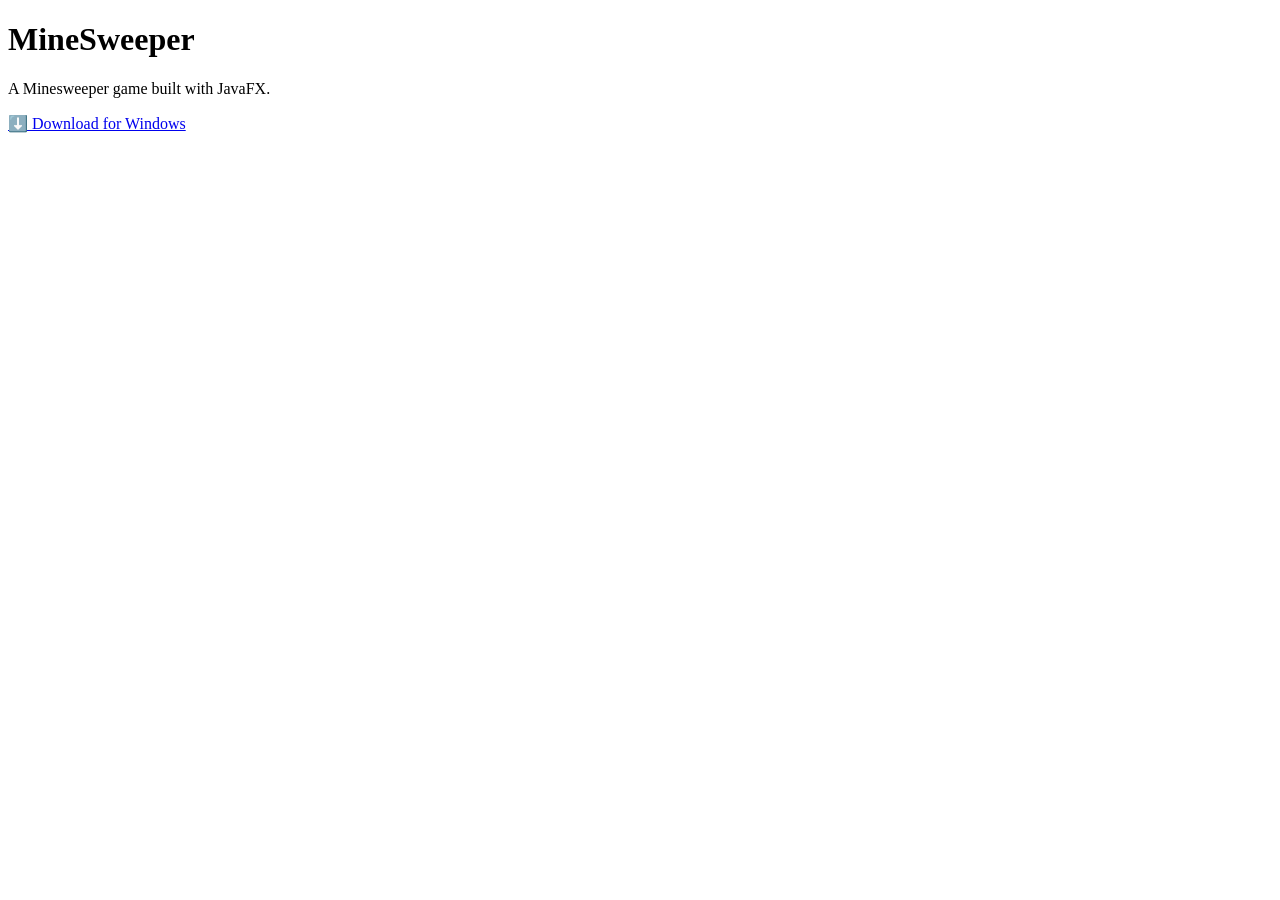
==== index.html @ a53678ec "feat: Add packaging instructions and HTML landing page for MineSweeper" ====
<!DOCTYPE html>
<html lang="en">
<head>
  <meta charset="UTF-8">
  <title>MineSweeper</title>
</head>
<body>
  <h1>MineSweeper</h1>
  <p>A Minesweeper game built with JavaFX.</p>
  <a href="https://github.com/HocNguyen0605/MineSweeper/releases/download/v1.0/MineSweeper-v1.0-windows.zip">
    ⬇️ Download for Windows
  </a>
</body>
</html>
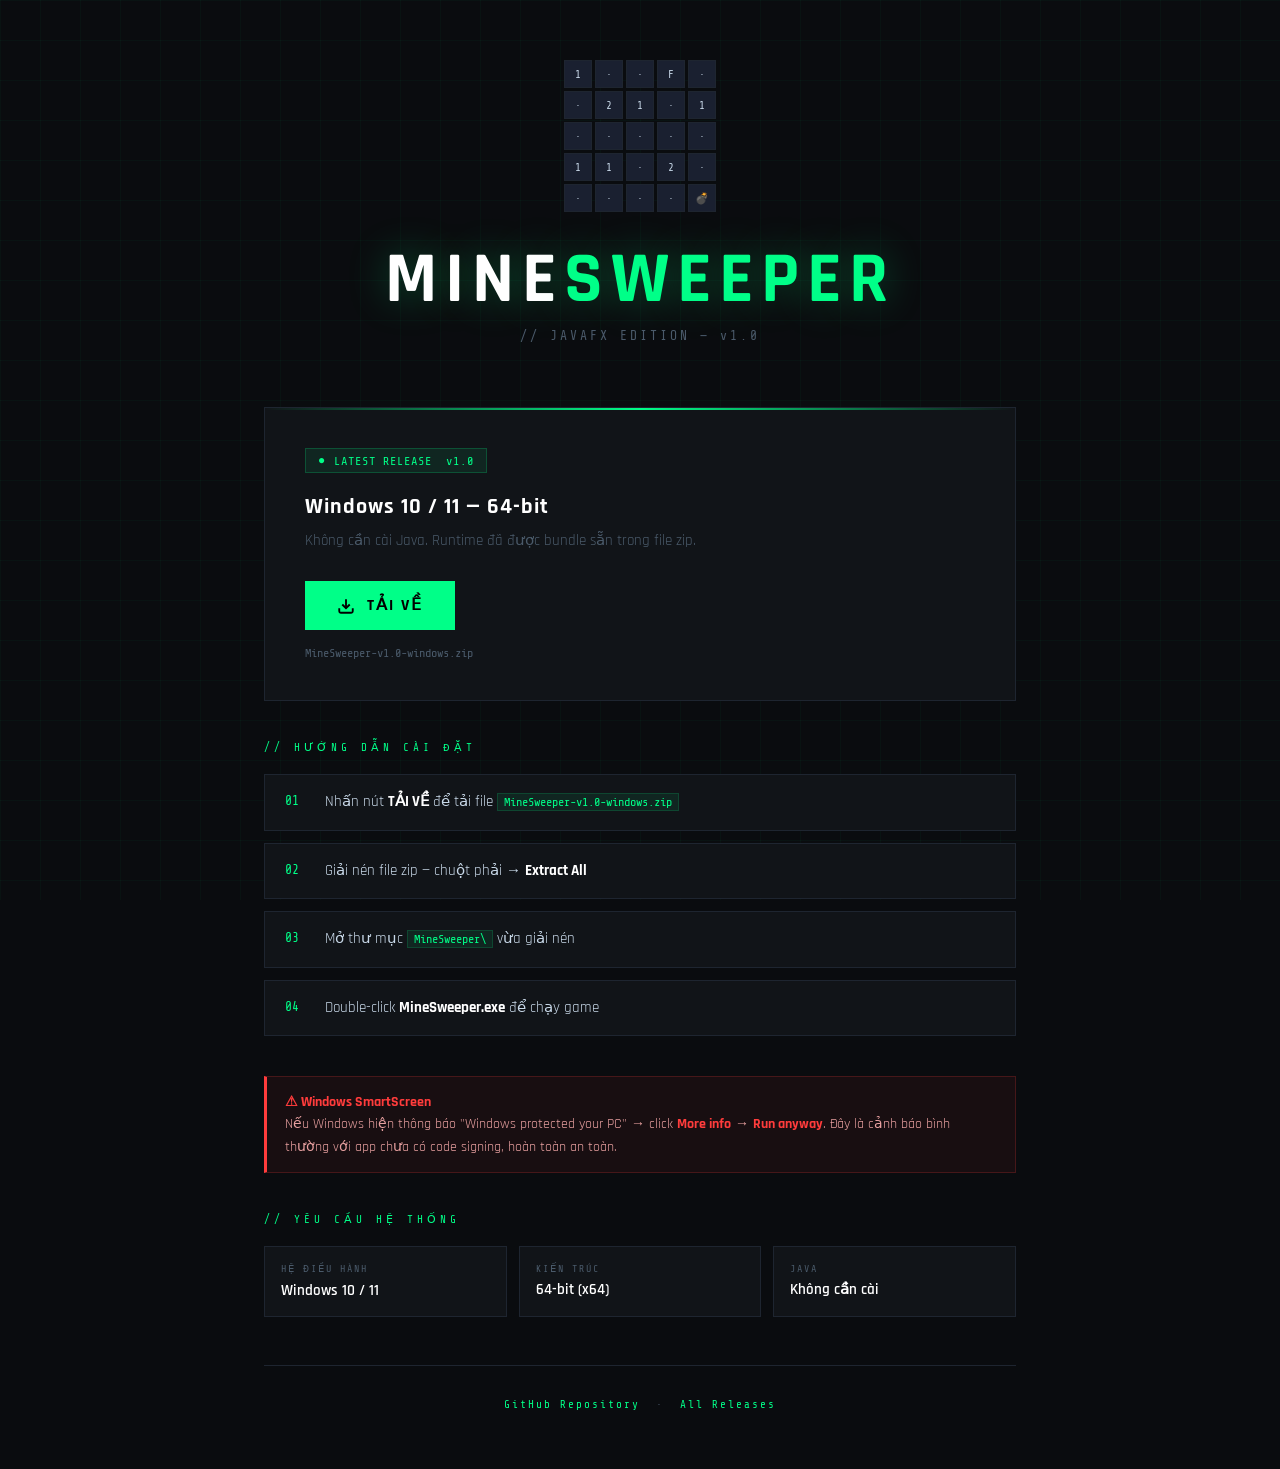
==== commit 81d80b2d: "feat: Update index.html with new Vietnamese language support and enhanced styling" ====
--- a/index.html
+++ b/index.html
@@ -1,14 +1,505 @@
 <!DOCTYPE html>
-<html lang="en">
+<html lang="vi">
 <head>
   <meta charset="UTF-8">
+  <meta name="viewport" content="width=device-width, initial-scale=1.0">
   <title>MineSweeper</title>
+
+  <link href="https://fonts.googleapis.com/css2?family=Share+Tech+Mono&family=Rajdhani:wght@400;600;700&display=swap" rel="stylesheet">
+
+  <style>
+    *, *::before, *::after {
+      box-sizing: border-box;
+      margin: 0;
+      padding: 0;
+    }
+
+    :root {
+      --bg: #0a0c0f;
+      --surface: #111418;
+      --border: #1e2530;
+      --accent: #00ff88;
+      --accent2: #ff3c3c;
+      --text: #c8d8e8;
+      --muted: #4a5a6a;
+      --cell: #1a2030;
+    }
+
+    body {
+      background: var(--bg);
+      color: var(--text);
+      font-family: 'Rajdhani', sans-serif;
+      min-height: 100vh;
+      overflow-x: hidden;
+    }
+
+    body::before {
+      content: '';
+      position: fixed;
+      inset: 0;
+      background-image:
+        linear-gradient(rgba(0,255,136,0.03) 1px, transparent 1px),
+        linear-gradient(90deg, rgba(0,255,136,0.03) 1px, transparent 1px);
+      background-size: 40px 40px;
+      pointer-events: none;
+      z-index: 0;
+    }
+
+    .container {
+      position: relative;
+      z-index: 1;
+      max-width: 800px;
+      margin: 0 auto;
+      padding: 60px 24px;
+    }
+
+    .header {
+      text-align: center;
+      margin-bottom: 64px;
+    }
+
+    .game-grid {
+      display: inline-grid;
+      grid-template-columns: repeat(5, 28px);
+      gap: 3px;
+      margin-bottom: 32px;
+    }
+
+    .cell {
+      width: 28px;
+      height: 28px;
+      background: var(--cell);
+      border: 1px solid var(--border);
+      display: flex;
+      align-items: center;
+      justify-content: center;
+      font-family: 'Share Tech Mono', monospace;
+      font-size: 11px;
+      animation: cellReveal 0.4s ease forwards;
+      opacity: 0;
+    }
+
+    @keyframes cellReveal {
+      from {
+        opacity: 0;
+        transform: scale(0.5);
+      }
+      to {
+        opacity: 1;
+        transform: scale(1);
+      }
+    }
+
+    .title {
+      font-size: clamp(42px, 8vw, 72px);
+      font-weight: 700;
+      letter-spacing: 8px;
+      text-transform: uppercase;
+      color: #fff;
+      text-shadow: 0 0 40px rgba(0,255,136,0.3);
+      line-height: 1;
+    }
+
+    .title span {
+      color: var(--accent);
+    }
+
+    .subtitle {
+      margin-top: 12px;
+      font-family: 'Share Tech Mono', monospace;
+      font-size: 13px;
+      color: var(--muted);
+      letter-spacing: 3px;
+    }
+
+    .download-card {
+      background: var(--surface);
+      border: 1px solid var(--border);
+      padding: 40px;
+      margin-bottom: 40px;
+      position: relative;
+      overflow: hidden;
+    }
+
+    .download-card::before {
+      content: '';
+      position: absolute;
+      top: 0;
+      left: 0;
+      right: 0;
+      height: 2px;
+      background: linear-gradient(90deg, transparent, var(--accent), transparent);
+    }
+
+    .release-tag {
+      display: inline-flex;
+      align-items: center;
+      gap: 8px;
+      background: rgba(0,255,136,0.08);
+      border: 1px solid rgba(0,255,136,0.2);
+      color: var(--accent);
+      font-family: 'Share Tech Mono', monospace;
+      font-size: 12px;
+      padding: 4px 12px;
+      margin-bottom: 20px;
+      letter-spacing: 1px;
+    }
+
+    .release-tag::before {
+      content: '●';
+      animation: blink 1.5s infinite;
+    }
+
+    @keyframes blink {
+      0%, 100% {
+        opacity: 1;
+      }
+      50% {
+        opacity: 0.2;
+      }
+    }
+
+    .card-title {
+      font-size: 22px;
+      font-weight: 700;
+      color: #fff;
+      margin-bottom: 8px;
+      letter-spacing: 1px;
+    }
+
+    .card-desc {
+      color: var(--muted);
+      font-size: 15px;
+      margin-bottom: 28px;
+      line-height: 1.6;
+    }
+
+    .download-btn {
+      display: inline-flex;
+      align-items: center;
+      gap: 12px;
+      background: var(--accent);
+      color: #000;
+      text-decoration: none;
+      font-family: 'Rajdhani', sans-serif;
+      font-weight: 700;
+      font-size: 16px;
+      letter-spacing: 2px;
+      text-transform: uppercase;
+      padding: 14px 32px;
+      transition: all 0.2s;
+      position: relative;
+      overflow: hidden;
+    }
+
+    .download-btn::before {
+      content: '';
+      position: absolute;
+      inset: 0;
+      background: rgba(255,255,255,0.15);
+      transform: translateX(-100%);
+      transition: transform 0.3s;
+    }
+
+    .download-btn:hover::before {
+      transform: translateX(0);
+    }
+
+    .download-btn:hover {
+      box-shadow: 0 0 30px rgba(0,255,136,0.4);
+    }
+
+    .download-btn svg {
+      width: 18px;
+      height: 18px;
+      flex-shrink: 0;
+    }
+
+    .file-info {
+      margin-top: 16px;
+      font-family: 'Share Tech Mono', monospace;
+      font-size: 12px;
+      color: var(--muted);
+    }
+
+    .section-label {
+      font-family: 'Share Tech Mono', monospace;
+      font-size: 11px;
+      color: var(--accent);
+      letter-spacing: 4px;
+      text-transform: uppercase;
+      margin-bottom: 20px;
+    }
+
+    .steps {
+      display: flex;
+      flex-direction: column;
+      gap: 12px;
+      margin-bottom: 40px;
+    }
+
+    .step {
+      display: flex;
+      gap: 16px;
+      align-items: flex-start;
+      background: var(--surface);
+      border: 1px solid var(--border);
+      padding: 16px 20px;
+      transition: border-color 0.2s;
+    }
+
+    .step:hover {
+      border-color: var(--accent);
+    }
+
+    .step-num {
+      font-family: 'Share Tech Mono', monospace;
+      font-size: 13px;
+      color: var(--accent);
+      min-width: 24px;
+      margin-top: 2px;
+    }
+
+    .step-text {
+      font-size: 15px;
+      color: var(--text);
+      line-height: 1.5;
+    }
+
+    .step-text strong {
+      color: #fff;
+    }
+
+    code {
+      font-family: 'Share Tech Mono', monospace;
+      font-size: 12px;
+      background: rgba(0,255,136,0.08);
+      border: 1px solid rgba(0,255,136,0.15);
+      color: var(--accent);
+      padding: 1px 6px;
+    }
+
+    .warning {
+      background: rgba(255,60,60,0.06);
+      border: 1px solid rgba(255,60,60,0.2);
+      border-left: 3px solid var(--accent2);
+      padding: 14px 18px;
+      font-size: 14px;
+      color: #e8a0a0;
+      line-height: 1.6;
+      margin-bottom: 40px;
+    }
+
+    .warning strong {
+      color: var(--accent2);
+    }
+
+    .req-grid {
+      display: grid;
+      grid-template-columns: repeat(auto-fit, minmax(200px, 1fr));
+      gap: 12px;
+      margin-bottom: 48px;
+    }
+
+    .req-item {
+      background: var(--surface);
+      border: 1px solid var(--border);
+      padding: 16px;
+    }
+
+    .req-label {
+      font-family: 'Share Tech Mono', monospace;
+      font-size: 10px;
+      color: var(--muted);
+      letter-spacing: 2px;
+      margin-bottom: 6px;
+    }
+
+    .req-value {
+      font-size: 15px;
+      font-weight: 600;
+      color: #fff;
+    }
+
+    .footer {
+      text-align: center;
+      font-family: 'Share Tech Mono', monospace;
+      font-size: 11px;
+      color: var(--muted);
+      padding-top: 32px;
+      border-top: 1px solid var(--border);
+      letter-spacing: 2px;
+    }
+
+    .footer a {
+      color: var(--accent);
+      text-decoration: none;
+    }
+
+    .footer a:hover {
+      text-decoration: underline;
+    }
+  </style>
 </head>
+
 <body>
-  <h1>MineSweeper</h1>
-  <p>A Minesweeper game built with JavaFX.</p>
-  <a href="https://github.com/HocNguyen0605/MineSweeper/releases/download/v1.0/MineSweeper-v1.0-windows.zip">
-    ⬇️ Download for Windows
-  </a>
+
+<div class="container">
+
+  <div class="header">
+
+    <div class="game-grid">
+
+      <div class="cell" style="animation-delay:0ms">1</div>
+      <div class="cell" style="animation-delay:60ms">·</div>
+      <div class="cell" style="animation-delay:120ms">·</div>
+      <div class="cell" style="animation-delay:180ms">F</div>
+      <div class="cell" style="animation-delay:240ms">·</div>
+
+      <div class="cell" style="animation-delay:300ms">·</div>
+      <div class="cell" style="animation-delay:360ms">2</div>
+      <div class="cell" style="animation-delay:420ms">1</div>
+      <div class="cell" style="animation-delay:480ms">·</div>
+      <div class="cell" style="animation-delay:540ms">1</div>
+
+      <div class="cell" style="animation-delay:600ms">·</div>
+      <div class="cell" style="animation-delay:660ms">·</div>
+      <div class="cell" style="animation-delay:720ms">·</div>
+      <div class="cell" style="animation-delay:780ms">·</div>
+      <div class="cell" style="animation-delay:840ms">·</div>
+
+      <div class="cell" style="animation-delay:900ms">1</div>
+      <div class="cell" style="animation-delay:960ms">1</div>
+      <div class="cell" style="animation-delay:1020ms">·</div>
+      <div class="cell" style="animation-delay:1080ms">2</div>
+      <div class="cell" style="animation-delay:1140ms">·</div>
+
+      <div class="cell" style="animation-delay:1200ms">·</div>
+      <div class="cell" style="animation-delay:1260ms">·</div>
+      <div class="cell" style="animation-delay:1320ms">·</div>
+      <div class="cell" style="animation-delay:1380ms">·</div>
+      <div class="cell" style="animation-delay:1440ms">💣</div>
+
+    </div>
+
+    <div class="title">MINE<span>SWEEPER</span></div>
+    <div class="subtitle">// JAVAFX EDITION — v1.0</div>
+
+  </div>
+
+  <div class="download-card">
+
+    <div class="release-tag">
+      LATEST RELEASE &nbsp;v1.0
+    </div>
+
+    <div class="card-title">
+      Windows 10 / 11 — 64-bit
+    </div>
+
+    <div class="card-desc">
+      Không cần cài Java. Runtime đã được bundle sẵn trong file zip.
+    </div>
+
+    <a class="download-btn"
+       href="https://github.com/HocNguyen0605/MineSweeper/releases/download/v1.0/MineSweeper-v1.0-windows.zip">
+
+      <svg viewBox="0 0 24 24" fill="none" stroke="currentColor" stroke-width="2.5">
+        <path d="M21 15v4a2 2 0 01-2 2H5a2 2 0 01-2-2v-4"></path>
+        <polyline points="7 10 12 15 17 10"></polyline>
+        <line x1="12" y1="15" x2="12" y2="3"></line>
+      </svg>
+
+      TẢI VỀ
+    </a>
+
+    <div class="file-info">
+      MineSweeper-v1.0-windows.zip
+    </div>
+
+  </div>
+
+  <div class="section-label">
+    // Hướng dẫn cài đặt
+  </div>
+
+  <div class="steps">
+
+    <div class="step">
+      <div class="step-num">01</div>
+      <div class="step-text">
+        Nhấn nút <strong>TẢI VỀ</strong> để tải file
+        <code>MineSweeper-v1.0-windows.zip</code>
+      </div>
+    </div>
+
+    <div class="step">
+      <div class="step-num">02</div>
+      <div class="step-text">
+        Giải nén file zip — chuột phải → <strong>Extract All</strong>
+      </div>
+    </div>
+
+    <div class="step">
+      <div class="step-num">03</div>
+      <div class="step-text">
+        Mở thư mục <code>MineSweeper\</code> vừa giải nén
+      </div>
+    </div>
+
+    <div class="step">
+      <div class="step-num">04</div>
+      <div class="step-text">
+        Double-click <strong>MineSweeper.exe</strong> để chạy game
+      </div>
+    </div>
+
+  </div>
+
+  <div class="warning">
+    <strong>⚠ Windows SmartScreen</strong><br>
+    Nếu Windows hiện thông báo "Windows protected your PC" →
+    click <strong>More info</strong> →
+    <strong>Run anyway</strong>.
+    Đây là cảnh báo bình thường với app chưa có code signing, hoàn toàn an toàn.
+  </div>
+
+  <div class="section-label">
+    // Yêu cầu hệ thống
+  </div>
+
+  <div class="req-grid">
+
+    <div class="req-item">
+      <div class="req-label">HỆ ĐIỀU HÀNH</div>
+      <div class="req-value">Windows 10 / 11</div>
+    </div>
+
+    <div class="req-item">
+      <div class="req-label">KIẾN TRÚC</div>
+      <div class="req-value">64-bit (x64)</div>
+    </div>
+
+    <div class="req-item">
+      <div class="req-label">JAVA</div>
+      <div class="req-value">Không cần cài</div>
+    </div>
+
+  </div>
+
+  <div class="footer">
+    <a href="https://github.com/HocNguyen0605/MineSweeper">
+      GitHub Repository
+    </a>
+
+    &nbsp;·&nbsp;
+
+    <a href="https://github.com/HocNguyen0605/MineSweeper/releases">
+      All Releases
+    </a>
+  </div>
+
+</div>
+
 </body>
 </html>
